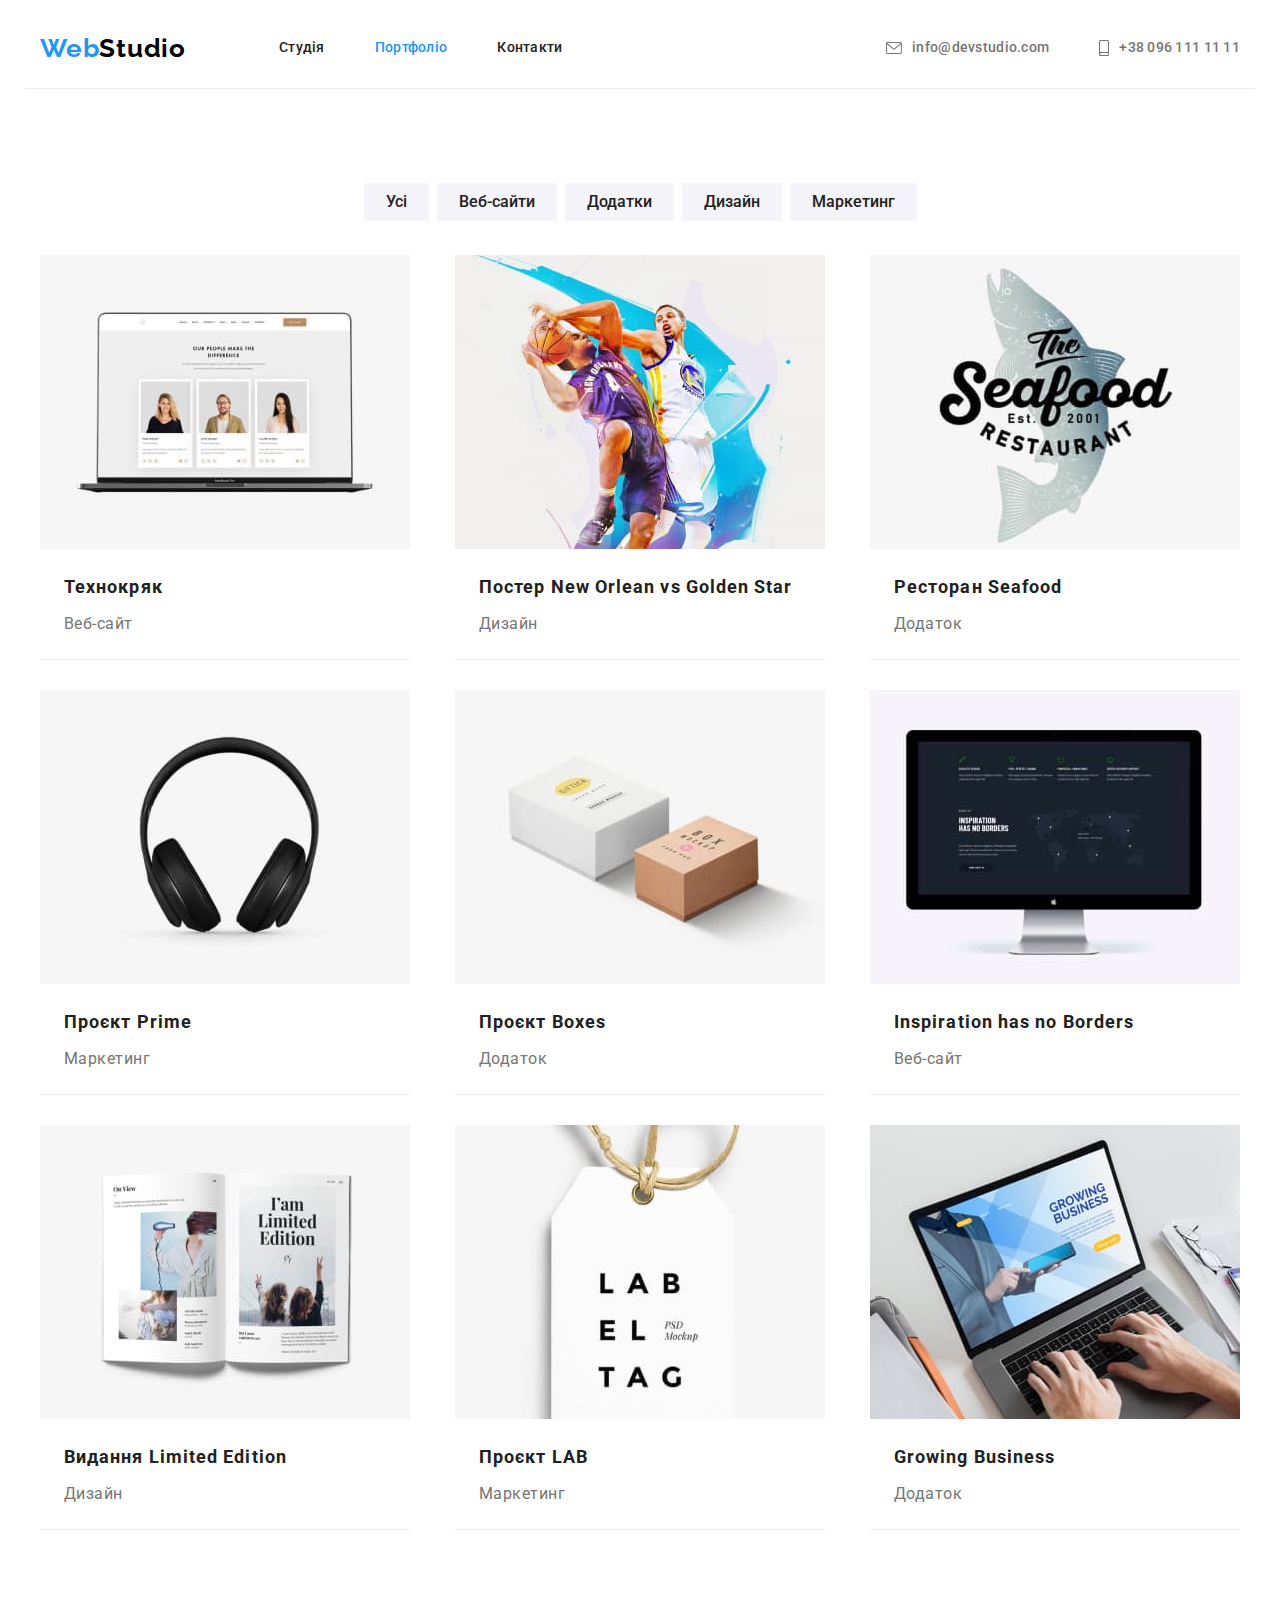
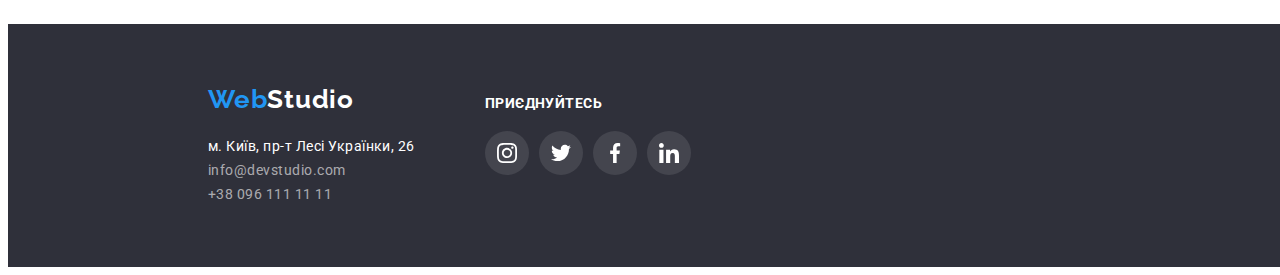
==== portfolio.html @ c9e6741e "клонував реп №4" ====
<!DOCTYPE html>
<html lang="uk">
  <head>
    <meta charset="UTF-8" />
    <meta http-equiv="X-UA-Compatible" content="IE=edge" />
    <meta name="viewport" content="width=device-width, initial-scale=1.0" />
    <title>Портфоліо</title>
    <link rel="preconnect" href="https://fonts.googleapis.com" />
    <link rel="preconnect" href="https://fonts.gstatic.com" crossorigin />
    <link
      href="https://fonts.googleapis.com/css2?family=Raleway:wght@700&family=Roboto:wght@400;500;700;900&display=swap"
      rel="stylesheet"
    />
    <link rel="stylesheet" href="./style/style.css" />
  </head>
  <body>
    <header class="header container">
      <div class="header_nav">
        <nav class="nav">
          <a class="logo link" href="/index.html"
            ><span class="logo_color">Web</span>Studio</a
          >
          <ul class="header_list_link list">
            <li>
              <a class="nav-link link" href="./index.html">Студія</a>
            </li>
            <li>
              <a class="nav-link link current" href="./portfolio.html">Портфоліо</a>
            </li>
            <li><a class="nav-link link" href="">Контакти</a></li>
          </ul>
        </nav>
        <div class="header_contacts">
          <a class="nav-contacts link" href="mailto:info@devstudio.com">
            <svg class="icon_contact" width="16" height="12">
              <use href="./images/symbol-defs.svg#icon_mail"></use>
            </svg>
            info@devstudio.com</a
          >

          <a class="nav-contacts link" href="tel:+380961111111"
            ><svg class="icon_contact" width="10" height="16">
              <use href="./images/symbol-defs.svg#icon_tel"></use>
            </svg>
            +38 096 111 11 11</a
          >
        </div>
      </div>
    </header>
    <main>
      <section class="portfolio">
        <h1 class="visually-hidden">Галерея робіт</h1>
        <div class="container">
          <ul class="filter-list list">
            <li><button class="filter-btn" type="button">Усі</button></li>
            <li><button class="filter-btn" type="button">Веб-сайти</button></li>
            <li><button class="filter-btn" type="button">Додатки</button></li>
            <li><button class="filter-btn" type="button">Дизайн</button></li>
            <li><button class="filter-btn" type="button">Маркетинг</button></li>
          </ul>
          <ul class="gallery-list list">
            <li class="gallery-list-item">
              <a
                class="gallery-link link"
                href=""
                target="_blank"
                rel="noopener nofollow norefferer"
              >
                <img
                  src="./images/gallery-photo-1.jpg"
                  width="370"
                  alt="Веб-сайт Технокряк"
                />
                <h2 class="gallery-title">Технокряк</h2>
                <p class="gallery-text">Веб-сайт</p>
              </a>
            </li>
            <li class="gallery-list-item">
              <a
                class="gallery-link link"
                href=""
                target="_blank"
                rel="noopener nofollow norefferer"
              >
                <img
                  src="./images/gallery-photo-2.jpg"
                  width="370"
                  alt="Дизайн Постер"
                />
                <h2 class="gallery-title" lang="en">
                  Постер New Orlean vs Golden Star
                </h2>
                <p class="gallery-text">Дизайн</p>
              </a>
            </li>
            <li class="gallery-list-item">
              <a
                class="gallery-link link"
                href=""
                target="_blank"
                rel="noopener nofollow norefferer"
              >
                <img
                  src="./images/gallery-photo-3.jpg"
                  width="370"
                  alt="Додаток Ресторан"
                />
                <h2 class="gallery-title" lang="en">Ресторан Seafood</h2>
                <p class="gallery-text">Додаток</p>
              </a>
            </li>
            <li class="gallery-list-item">
              <a
                class="gallery-link link"
                href=""
                target="_blank"
                rel="noopener nofollow norefferer"
              >
                <img
                  src="./images/gallery-photo-4.jpg"
                  width="370"
                  alt="Маркетинг Проєкт"
                />
                <h2 class="gallery-title" lang="en">Проєкт Prime</h2>
                <p class="gallery-text">Маркетинг</p>
              </a>
            </li>
            <li class="gallery-list-item">
              <a
                class="gallery-link link"
                href=""
                target="_blank"
                rel="noopener nofollow norefferer"
              >
                <img
                  src="./images/gallery-photo-5.jpg"
                  width="370"
                  alt="Додаток коробок"
                />
                <h2 class="gallery-title" lang="en">Проєкт Boxes</h2>
                <p class="gallery-text">Додаток</p>
              </a>
            </li>
            <li class="gallery-list-item">
              <a
                class="gallery-link link"
                href=""
                target="_blank"
                rel="noopener nofollow norefferer"
              >
                <img
                  src="./images/gallery-photo-6.jpg"
                  width="370"
                  alt="Веб-сайт"
                />
                <h2 class="gallery-title" lang="en">
                  Inspiration has no Borders
                </h2>
                <p class="gallery-text">Веб-сайт</p>
              </a>
            </li>
            <li class="gallery-list-item">
              <a
                class="gallery-link link"
                href=""
                target="_blank"
                rel="noopener nofollow norefferer"
              >
                <img
                  src="./images/gallery-photo-7.jpg"
                  width="370"
                  alt="Дизайн Видання"
                />
                <h2 class="gallery-title" lang="en">Видання Limited Edition</h2>
                <p class="gallery-text">Дизайн</p>
              </a>
            </li>
            <li class="gallery-list-item">
              <a
                class="gallery-link link"
                href=""
                target="_blank"
                rel="noopener nofollow norefferer"
              >
                <img
                  src="./images/gallery-photo-8.jpg"
                  width="370"
                  alt="Маркетинг Проєкт лаб"
                />
                <h2 class="gallery-title" lang="en">Проєкт LAB</h2>
                <p class="gallery-text">Маркетинг</p>
              </a>
            </li>
            <li class="gallery-list-item">
              <a
                class="gallery-link link"
                href=""
                target="_blank"
                rel="noopener nofollow norefferer"
              >
                <img
                  src="./images/gallery-photo-9.jpg"
                  width="370"
                  alt="Додаток"
                />
                <h2 class="gallery-title" lang="en">Growing Business</h2>
                <p class="gallery-text">Додаток</p>
              </a>
            </li>
          </ul>
        </div>
      </section>
    </main>
    <footer class="footer">
      <div class="container footer_container">
        <div>
          <a class="logo link logo_footer" href="/index.html"
            ><span class="logo_color">Web</span>Studio</a
          >
          <address class="footer-address">
            <a
              class="footer-link link"
              href="https://goo.gl/maps/j4G2z85VACKS4YgW9"
              target="_blank"
              rel="nofollow
          norefferer noopener"
              >м. Київ, пр-т Лесі Українки, 26</a
            ><br />
            <a class="link footer-contacts" href="mailto:info@devstudio.com"
              >info@devstudio.com</a
            ><br />
            <a class="link footer-contacts" href="tel:+380961111111"
              >+38 096 111 11 11</a
            >
          </address>
        </div>
        <div class="footer_social_container">
          <h3 class="footer_social_title">Приєднуйтесь</h3>
                        <ul class="team_social_list list">
                <li class="team_social_item">
                  <a
                    class="team_social_link footer_social link"
                    href="https://www.instagram.com/"
                    target="_blank"
                    rel="no-referrer noopener nofollow"
                  >
                    <svg class="team_social_icon" width="20" height="20">
                      <use href="./images/symbol-defs.svg#icon_instagram"></use>
                    </svg>
                  </a>
                </li>
                <li class="team_social_item">
                  <a
                    class="team_social_link footer_social link"
                    href="https://twitter.com/home"
                    target="_blank"
                    rel="no-referrer noopener nofollow"
                  >
                    <svg class="team_social_icon" width="20" height="20">
                      <use href="./images/symbol-defs.svg#icon_twitter"></use>
                    </svg>
                  </a>
                </li>
                <li class="team_social_item">
                  <a
                    class="team_social_link footer_social link"
                    href="https://www.facebook.com/"
                    target="_blank"
                    rel="no-referrer noopener nofollow"
                  >
                    <svg class="team_social_icon" width="20" height="20">
                      <use href="./images/symbol-defs.svg#icon_facebook"></use>
                    </svg>
                  </a>
                </li>
                <li class="team_social_item">
                  <a
                    class="team_social_link footer_social link"
                    href="https://www.linkedin.com/"
                    target="_blank"
                    rel="no-referrer noopener nofollow"
                  >
                    <svg class="team_social_icon" width="20" height="20">
                      <use href="./images/symbol-defs.svg#icon_linkedin"></use>
                    </svg>
                  </a>
                </li>
              </ul>
            </li>
          </ul>
        </div>
      </div>
    </footer>
  </body>
</html>
---- style/style.css ----
:root {
  --primary-color: #212121;
  --secondary-color: #ffffff;
  --text-color: #757575;
  --accent-color: #2196f3;
  --typical-padding: 94px;
}
p,
h1,
h2,
h3,
h4,
h5,
h6 {
  margin: 0;
}

ul,
ol {
  margin: 0;
  padding-left: 0;
  list-style: none;
}
img {
  display: block;
}

button {
  cursor: pointer;
}
/* section {
  width: 1600px;
} */
.link {
  text-decoration: none;
}
.link.current {
  color: var(--accent-color);
}
.list {
  list-style: none;
}
.visually-hidden {
  position: absolute;
  width: 1px;
  height: 1px;
  margin: -1px;
  border: 0;
  padding: 0;

  white-space: nowrap;
  clip-path: inset(100%);
  clip: rect(0 0 0 0);
  overflow: hidden;
}
.section {
  padding-top: var(--typical-padding);
  padding-bottom: var(--typical-padding);
}
.container {
  width: 1200px;
  padding: 0px 15px;
  margin: 0 auto;
}
body {
  font-family: "Roboto", sans-serif;
  letter-spacing: 0.03em;

  background: var(--secondary-color);
}
.header {
  border-bottom: 1px solid #ececec;
}
.header_nav {
  display: flex;
  align-items: center;
}
.nav {
  display: flex;
  align-items: center;
}
.logo {
  font-family: "Raleway", sans-serif;
  font-style: normal;
  font-weight: 700;
  font-size: 26px;
  line-height: 1.19;
  letter-spacing: 0.03em;

  color: #000000;
}
.logo:hover,
.logo:focus {
  color: var(--accent-color);
}
.logo_color {
  color: var(--accent-color);
}
/* .footer-logo-color {
  color: var(--secondary-color);
} */
.header_list_link {
  display: flex;
  margin-left: 93px;
  gap: 50px;
}
.nav-link {
  display: block;
  padding: 32px 0px;

  font-style: normal;
  font-weight: 500;
  font-size: 14px;
  line-height: 1.14;
  letter-spacing: 0.02em;

  color: var(--primary-color);
}
.nav-link:hover,
.nav-link:focus {
  color: var(--accent-color);
}
.header_contacts {
  display: flex;
  margin-left: auto;
  gap: 50px;
}
.nav-contacts {
  display: flex;
  align-items: center;
  justify-content: center;

  font-style: normal;
  font-weight: 500;
  font-size: 14px;
  line-height: 1.14;
  letter-spacing: 0.02em;

  fill: currentColor;
  color: var(--text-color);
}
.nav-contacts:hover,
.nav-contacts:focus {
  color: var(--accent-color);
}
.icon_contact {
  margin-right: 10px;
}
.hero {
  padding-top: 200px;
  padding-bottom: 200px;
  margin: 0 auto;
  width: 1600px;

  background-color: #c4c4c4;
  background-image: linear-gradient(
      rgba(47, 48, 58, 0.4),
      rgba(47, 48, 58, 0.4)
    ),
    url(/images/hero_img.jpg);
  background-repeat: no-repeat;
  background-size: cover;
}
.hero_title {
  margin-bottom: 30px;

  font-style: normal;
  font-weight: 900;
  font-size: 44px;
  line-height: 1.36;
  text-align: center;
  letter-spacing: 0.06em;
  text-transform: uppercase;

  color: var(--secondary-color);
}
.hero-btn {
  padding: 10px 32px;
  margin: 0px auto;

  font-style: normal;
  font-weight: 700;
  font-size: 16px;
  line-height: 1.88;
  display: flex;
  align-items: center;
  text-align: center;
  letter-spacing: 0.06em;

  color: var(--secondary-color);
  background: var(--accent-color);
  box-shadow: 0px 4px 4px rgba(0, 0, 0, 0.15);
  border-radius: 4px;
  border: none;
}
.features_list {
  display: flex;
  gap: 30px;
}
.icon_container {
  display: flex;
  align-items: center;
  justify-content: center;

  width: 100%;
  height: 120px;
  margin-bottom: 30px;

  background: #f5f4fa;
  border-radius: 4px;
}
.features-title {
  margin-bottom: 10px;

  font-style: normal;
  font-weight: 700;
  font-size: 14px;
  line-height: 1.14;
  text-transform: uppercase;

  color: var(--primary-color);
}
.features-text {
  font-style: normal;
  font-weight: 400;
  font-size: 14px;
  line-height: 1.71;

  color: var(--text-color);
}
.about {
  padding-bottom: var(--typical-padding);
}
.about-title {
  margin-bottom: 50px;

  font-style: normal;
  font-weight: 700;
  font-size: 36px;
  line-height: 1.17;
  text-align: center;

  color: var(--primary-color);
}
.about-list {
  display: flex;
  gap: 30px;
}
.team {
  background: #f5f4fa;
}
.team-title {
  margin-bottom: 50px;

  font-style: normal;
  font-weight: 700;
  font-size: 36px;
  line-height: 1.17;
  text-align: center;

  color: var(--primary-color);
}
.team-list {
  display: flex;
  gap: 30px;
}
.team_list_item {
  padding-bottom: 30px;

  background: var(--secondary-color);
  box-shadow: 0px 1px 3px rgba(0, 0, 0, 0.12), 0px 1px 1px rgba(0, 0, 0, 0.14),
    0px 2px 1px rgba(0, 0, 0, 0.2);
  border-radius: 0px 0px 4px 4px;
}
.card-title {
  margin-top: 30px;
  margin-bottom: 10px;

  font-style: normal;
  font-weight: 500;
  font-size: 16px;
  line-height: 1.19;
  text-align: center;

  color: var(--primary-color);
}
.card-text {
  margin-bottom: 30px;

  font-style: normal;
  font-weight: 400;
  font-size: 16px;
  line-height: 1.19;
  text-align: center;

  color: var(--text-color);
}
.team_social_list {
  display: flex;
  align-items: center;
  justify-content: center;
  gap: 10px;

  fill: var(--text-color);
}
.team_social_link {
  display: flex;
  width: 44px;
  height: 44px;
  align-items: center;
  justify-content: center;

  border-radius: 50%;
  background: var(--secondary-color);
  color: var(--text-color);
  fill: currentColor;
  cursor: pointer;
}
.team_social_link:hover,
.team_social_link:focus {
  background-color: var(--accent-color);
  color: var(--secondary-color);
}
.clients_title {
  margin-bottom: 50px;

  font-family: "Roboto";
  font-style: normal;
  font-weight: 700;
  font-size: 36px;
  line-height: 42px;
  text-align: center;
  letter-spacing: 0.03em;

  color: var(--primary-color);
}
.clients_list {
  display: flex;
  align-items: center;
  justify-content: center;
  gap: 30px;
}
.clients_container {
  display: flex;
  align-items: center;
  justify-content: center;

  width: 170px;
  height: 92px;

  border: 1px solid #afb1b8;
  border-radius: 4px;
}
.clients_link {
  display: flex;
  align-items: center;
  justify-content: center;
  padding: 16px 32px;

  width: 106px;
  height: 60px;

  color: var(--text-color);
  fill: currentColor;
}
.clients_link:hover,
.clients_link:focus {
  color: var(--accent-color);
  fill: currentColor;
}
.clients_container:hover,
.clients_container:focus {
  border-color: var(--accent-color);
  fill: var(--accent-color);
}
.footer {
  padding-top: 60px;
  padding-bottom: 60px;
  width: 1600px;
  margin: 0 auto;
  background: #2f303a;
}
.footer_container {
  display: flex;
  align-items: baseline;
}
.logo_footer {
  display: inline-block;
  margin-bottom: 20px;

  color: var(--secondary-color);
}
.footer-link {
  margin-bottom: 9px;

  font-style: normal;
  font-weight: 400;
  font-size: 14px;
  line-height: 1.71;

  color: var(--secondary-color);
}
.footer-link:hover,
.footer-link:focus {
  color: var(--accent-color);
}
.footer-contacts {
  font-style: normal;
  font-weight: 400;
  font-size: 14px;
  line-height: 1.71;

  color: rgba(255, 255, 255, 0.6);
}
.footer-contacts:hover,
.footer-contacts:focus {
  color: var(--accent-color);
}
.footer_social_container {
  margin-left: 70px;
}
.footer_social_title {
  margin-bottom: 20px;
  font-family: "Roboto";
  font-style: normal;
  font-weight: 700;
  font-size: 14px;
  line-height: 16px;
  letter-spacing: 0.03em;
  text-transform: uppercase;

  color: var(--secondary-color);
}
.footer_social {
  background: rgba(255, 255, 255, 0.1);
  color: var(--secondary-color);
  fill: currentColor;
}
/* ---------Портфоліо---------------------- */
.portfolio {
  padding-top: var(--typical-padding);
  padding-bottom: var(--typical-padding);
}
.filter-list {
  margin-bottom: 34px;

  display: flex;
  gap: 8px;
  justify-content: center;
}
.filter-btn {
  padding: 6px 22px;
  font-family: "Roboto", sans-serif;
  font-style: normal;
  font-weight: 500;
  font-size: 16px;
  line-height: 1.62;
  text-align: center;

  color: var(--primary-color);
  background: #f5f4fa;
  border: none;
}
.filter-btn:hover,
.filter-btn:focus {
  color: var(--secondary-color);
  background-color: var(--accent-color);
  box-shadow: 0px 3px 1px rgba(0, 0, 0, 0.1), 0px 1px 2px rgba(0, 0, 0, 0.08),
    0px 2px 2px rgba(0, 0, 0, 0.12);
  border-radius: 4px;
}
.gallery-list {
  display: flex;
  flex-wrap: wrap;
  justify-content: space-between;
  flex-basis: calc((100% - 30px) / 3);
}
.gallery-link {
  display: inline-block;
  padding-bottom: 20px;
}
.gallery-link:hover,
.gallery-link:focus {
  box-shadow: 0px 1px 1px rgba(0, 0, 0, 0.12), 0px 4px 4px rgba(0, 0, 0, 0.06),
    1px 4px 6px rgba(0, 0, 0, 0.16);
}
.gallery-list-item {
  margin-bottom: 30px;
  background: var(--secondary-color);
  border-bottom: 1px solid #eeeeee;
}
.gallery-list-item:nth-last-child(-n + 3) {
  margin-bottom: 0px;
}
.gallery-title {
  margin: 20px 24px 4px;
  margin-bottom: 4px;

  font-style: normal;
  font-weight: 700;
  font-size: 18px;
  line-height: 2;
  letter-spacing: 0.06em;

  color: var(--primary-color);
}
.gallery-text {
  margin: 0px 24px;

  font-style: normal;
  font-weight: 400;
  font-size: 16px;
  line-height: 1.88;

  color: var(--text-color);
}
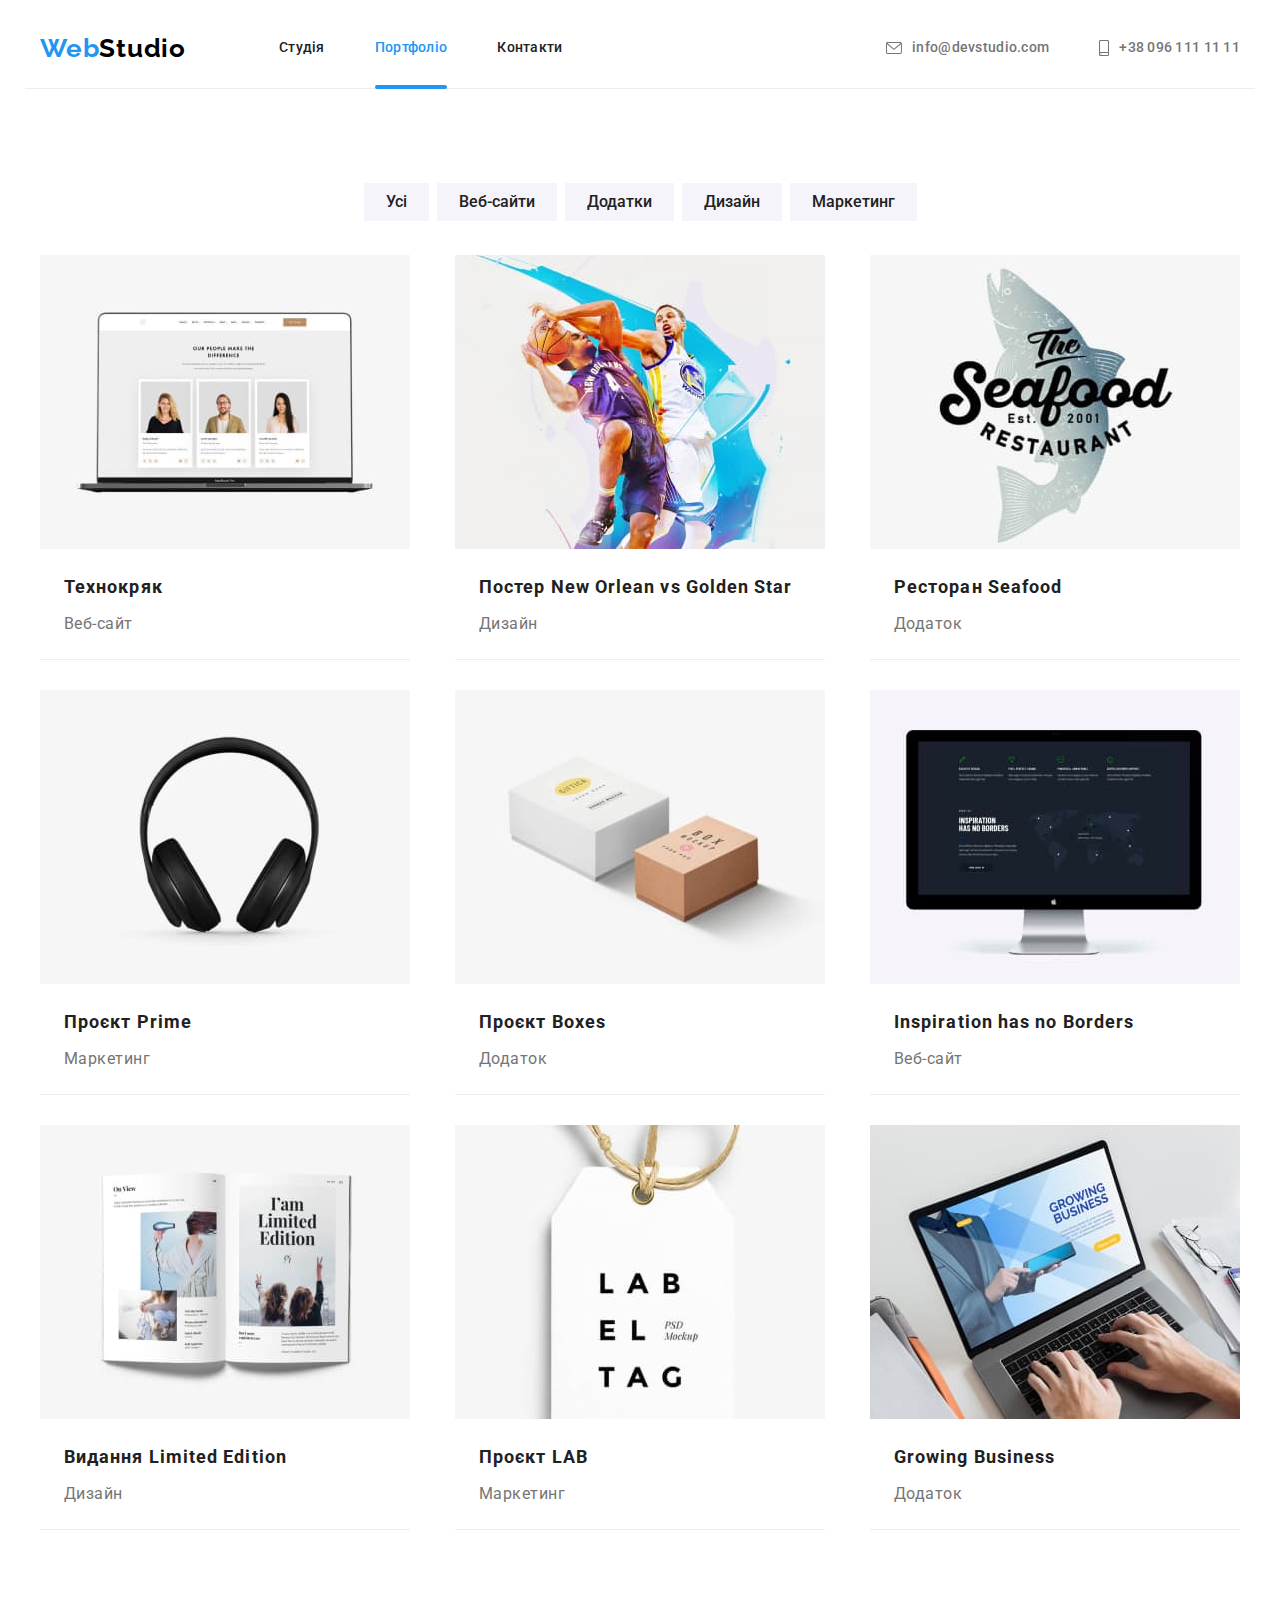
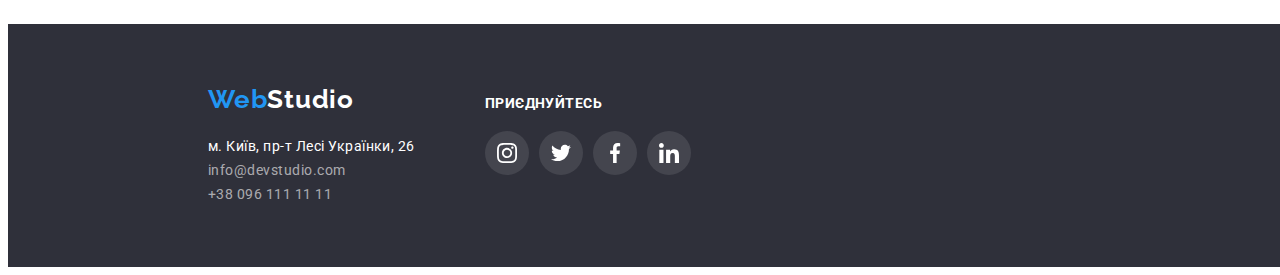
==== commit a56dcef0: "оверлей портфоліо" ====
--- a/portfolio.html
+++ b/portfolio.html
@@ -25,7 +25,9 @@
               <a class="nav-link link" href="./index.html">Студія</a>
             </li>
             <li>
-              <a class="nav-link link current" href="./portfolio.html">Портфоліо</a>
+              <a class="nav-link link current" href="./portfolio.html"
+                >Портфоліо</a
+              >
             </li>
             <li><a class="nav-link link" href="">Контакти</a></li>
           </ul>
@@ -66,11 +68,18 @@
                 target="_blank"
                 rel="noopener nofollow norefferer"
               >
-                <img
-                  src="./images/gallery-photo-1.jpg"
-                  width="370"
-                  alt="Веб-сайт Технокряк"
-                />
+                <div class="overlay">
+                  <img
+                    src="./images/gallery-photo-1.jpg"
+                    width="370"
+                    alt="Веб-сайт Технокряк"
+                  />
+                  <p class="overlay-text">
+                    Ресурс пропонує комплексні пропозиції з різним рівнем
+                    функціоналу та сервісів. Все це дозволить відвідувачу
+                    отримати вичерпні відомості про компанію чи приватну особу.
+                  </p>
+                </div>
                 <h2 class="gallery-title">Технокряк</h2>
                 <p class="gallery-text">Веб-сайт</p>
               </a>
@@ -82,11 +91,18 @@
                 target="_blank"
                 rel="noopener nofollow norefferer"
               >
-                <img
-                  src="./images/gallery-photo-2.jpg"
-                  width="370"
-                  alt="Дизайн Постер"
-                />
+                <div class="overlay">
+                  <img
+                    src="./images/gallery-photo-2.jpg"
+                    width="370"
+                    alt="Дизайн Постер"
+                  />
+                  <p class="overlay-text">
+                    Ресурс пропонує комплексні пропозиції з різним рівнем
+                    функціоналу та сервісів. Все це дозволить відвідувачу
+                    отримати вичерпні відомості про компанію чи приватну особу.
+                  </p>
+                </div>
                 <h2 class="gallery-title" lang="en">
                   Постер New Orlean vs Golden Star
                 </h2>
@@ -100,11 +116,18 @@
                 target="_blank"
                 rel="noopener nofollow norefferer"
               >
-                <img
-                  src="./images/gallery-photo-3.jpg"
-                  width="370"
-                  alt="Додаток Ресторан"
-                />
+                <div class="overlay">
+                  <img
+                    src="./images/gallery-photo-3.jpg"
+                    width="370"
+                    alt="Додаток Ресторан"
+                  />
+                  <p class="overlay-text">
+                    Ресурс пропонує комплексні пропозиції з різним рівнем
+                    функціоналу та сервісів. Все це дозволить відвідувачу
+                    отримати вичерпні відомості про компанію чи приватну особу.
+                  </p>
+                </div>
                 <h2 class="gallery-title" lang="en">Ресторан Seafood</h2>
                 <p class="gallery-text">Додаток</p>
               </a>
@@ -116,11 +139,18 @@
                 target="_blank"
                 rel="noopener nofollow norefferer"
               >
-                <img
-                  src="./images/gallery-photo-4.jpg"
-                  width="370"
-                  alt="Маркетинг Проєкт"
-                />
+                <div class="overlay">
+                  <img
+                    src="./images/gallery-photo-4.jpg"
+                    width="370"
+                    alt="Маркетинг Проєкт"
+                  />
+                  <p class="overlay-text">
+                    Ресурс пропонує комплексні пропозиції з різним рівнем
+                    функціоналу та сервісів. Все це дозволить відвідувачу
+                    отримати вичерпні відомості про компанію чи приватну особу.
+                  </p>
+                </div>
                 <h2 class="gallery-title" lang="en">Проєкт Prime</h2>
                 <p class="gallery-text">Маркетинг</p>
               </a>
@@ -132,11 +162,18 @@
                 target="_blank"
                 rel="noopener nofollow norefferer"
               >
-                <img
-                  src="./images/gallery-photo-5.jpg"
-                  width="370"
-                  alt="Додаток коробок"
-                />
+                <div class="overlay">
+                  <img
+                    src="./images/gallery-photo-5.jpg"
+                    width="370"
+                    alt="Додаток коробок"
+                  />
+                  <p class="overlay-text">
+                    Ресурс пропонує комплексні пропозиції з різним рівнем
+                    функціоналу та сервісів. Все це дозволить відвідувачу
+                    отримати вичерпні відомості про компанію чи приватну особу.
+                  </p>
+                </div>
                 <h2 class="gallery-title" lang="en">Проєкт Boxes</h2>
                 <p class="gallery-text">Додаток</p>
               </a>
@@ -148,11 +185,18 @@
                 target="_blank"
                 rel="noopener nofollow norefferer"
               >
-                <img
-                  src="./images/gallery-photo-6.jpg"
-                  width="370"
-                  alt="Веб-сайт"
-                />
+                <div class="overlay">
+                  <img
+                    src="./images/gallery-photo-6.jpg"
+                    width="370"
+                    alt="Веб-сайт"
+                  />
+                  <p class="overlay-text">
+                    Ресурс пропонує комплексні пропозиції з різним рівнем
+                    функціоналу та сервісів. Все це дозволить відвідувачу
+                    отримати вичерпні відомості про компанію чи приватну особу.
+                  </p>
+                </div>
                 <h2 class="gallery-title" lang="en">
                   Inspiration has no Borders
                 </h2>
@@ -166,11 +210,18 @@
                 target="_blank"
                 rel="noopener nofollow norefferer"
               >
-                <img
-                  src="./images/gallery-photo-7.jpg"
-                  width="370"
-                  alt="Дизайн Видання"
-                />
+                <div class="overlay">
+                  <img
+                    src="./images/gallery-photo-7.jpg"
+                    width="370"
+                    alt="Дизайн Видання"
+                  />
+                  <p class="overlay-text">
+                    Ресурс пропонує комплексні пропозиції з різним рівнем
+                    функціоналу та сервісів. Все це дозволить відвідувачу
+                    отримати вичерпні відомості про компанію чи приватну особу.
+                  </p>
+                </div>
                 <h2 class="gallery-title" lang="en">Видання Limited Edition</h2>
                 <p class="gallery-text">Дизайн</p>
               </a>
@@ -182,11 +233,18 @@
                 target="_blank"
                 rel="noopener nofollow norefferer"
               >
-                <img
-                  src="./images/gallery-photo-8.jpg"
-                  width="370"
-                  alt="Маркетинг Проєкт лаб"
-                />
+                <div class="overlay">
+                  <img
+                    src="./images/gallery-photo-8.jpg"
+                    width="370"
+                    alt="Маркетинг Проєкт лаб"
+                  />
+                  <p class="overlay-text">
+                    Ресурс пропонує комплексні пропозиції з різним рівнем
+                    функціоналу та сервісів. Все це дозволить відвідувачу
+                    отримати вичерпні відомості про компанію чи приватну особу.
+                  </p>
+                </div>
                 <h2 class="gallery-title" lang="en">Проєкт LAB</h2>
                 <p class="gallery-text">Маркетинг</p>
               </a>
@@ -198,11 +256,18 @@
                 target="_blank"
                 rel="noopener nofollow norefferer"
               >
-                <img
-                  src="./images/gallery-photo-9.jpg"
-                  width="370"
-                  alt="Додаток"
-                />
+                <div class="overlay">
+                  <img
+                    src="./images/gallery-photo-9.jpg"
+                    width="370"
+                    alt="Додаток"
+                  />
+                  <p class="overlay-text">
+                    Ресурс пропонує комплексні пропозиції з різним рівнем
+                    функціоналу та сервісів. Все це дозволить відвідувачу
+                    отримати вичерпні відомості про компанію чи приватну особу.
+                  </p>
+                </div>
                 <h2 class="gallery-title" lang="en">Growing Business</h2>
                 <p class="gallery-text">Додаток</p>
               </a>
@@ -236,56 +301,54 @@
         </div>
         <div class="footer_social_container">
           <h3 class="footer_social_title">Приєднуйтесь</h3>
-                        <ul class="team_social_list list">
-                <li class="team_social_item">
-                  <a
-                    class="team_social_link footer_social link"
-                    href="https://www.instagram.com/"
-                    target="_blank"
-                    rel="no-referrer noopener nofollow"
-                  >
-                    <svg class="team_social_icon" width="20" height="20">
-                      <use href="./images/symbol-defs.svg#icon_instagram"></use>
-                    </svg>
-                  </a>
-                </li>
-                <li class="team_social_item">
-                  <a
-                    class="team_social_link footer_social link"
-                    href="https://twitter.com/home"
-                    target="_blank"
-                    rel="no-referrer noopener nofollow"
-                  >
-                    <svg class="team_social_icon" width="20" height="20">
-                      <use href="./images/symbol-defs.svg#icon_twitter"></use>
-                    </svg>
-                  </a>
-                </li>
-                <li class="team_social_item">
-                  <a
-                    class="team_social_link footer_social link"
-                    href="https://www.facebook.com/"
-                    target="_blank"
-                    rel="no-referrer noopener nofollow"
-                  >
-                    <svg class="team_social_icon" width="20" height="20">
-                      <use href="./images/symbol-defs.svg#icon_facebook"></use>
-                    </svg>
-                  </a>
-                </li>
-                <li class="team_social_item">
-                  <a
-                    class="team_social_link footer_social link"
-                    href="https://www.linkedin.com/"
-                    target="_blank"
-                    rel="no-referrer noopener nofollow"
-                  >
-                    <svg class="team_social_icon" width="20" height="20">
-                      <use href="./images/symbol-defs.svg#icon_linkedin"></use>
-                    </svg>
-                  </a>
-                </li>
-              </ul>
+          <ul class="team_social_list list">
+            <li class="team_social_item">
+              <a
+                class="team_social_link footer_social link"
+                href="https://www.instagram.com/"
+                target="_blank"
+                rel="no-referrer noopener nofollow"
+              >
+                <svg class="team_social_icon" width="20" height="20">
+                  <use href="./images/symbol-defs.svg#icon_instagram"></use>
+                </svg>
+              </a>
+            </li>
+            <li class="team_social_item">
+              <a
+                class="team_social_link footer_social link"
+                href="https://twitter.com/home"
+                target="_blank"
+                rel="no-referrer noopener nofollow"
+              >
+                <svg class="team_social_icon" width="20" height="20">
+                  <use href="./images/symbol-defs.svg#icon_twitter"></use>
+                </svg>
+              </a>
+            </li>
+            <li class="team_social_item">
+              <a
+                class="team_social_link footer_social link"
+                href="https://www.facebook.com/"
+                target="_blank"
+                rel="no-referrer noopener nofollow"
+              >
+                <svg class="team_social_icon" width="20" height="20">
+                  <use href="./images/symbol-defs.svg#icon_facebook"></use>
+                </svg>
+              </a>
+            </li>
+            <li class="team_social_item">
+              <a
+                class="team_social_link footer_social link"
+                href="https://www.linkedin.com/"
+                target="_blank"
+                rel="no-referrer noopener nofollow"
+              >
+                <svg class="team_social_icon" width="20" height="20">
+                  <use href="./images/symbol-defs.svg#icon_linkedin"></use>
+                </svg>
+              </a>
             </li>
           </ul>
         </div>
--- a/style/style.css
+++ b/style/style.css
@@ -4,6 +4,7 @@
   --text-color: #757575;
   --accent-color: #2196f3;
   --typical-padding: 94px;
+  --time-distribution-function: cubic-bezier(0.4, 0, 0.2, 1);
 }
 p,
 h1,
@@ -88,6 +89,7 @@
   letter-spacing: 0.03em;
 
   color: #000000;
+  transition: color 250ms var(--time-distribution-function);
 }
 .logo:hover,
 .logo:focus {
@@ -104,7 +106,18 @@
   margin-left: 93px;
   gap: 50px;
 }
+.current::after {
+  content: "";
+  position: absolute;
+  bottom: -1px;
+  left: 0;
+  width: 100%;
+  height: 4px;
+  background: var(--accent-color);
+  border-radius: 2px;
+}
 .nav-link {
+  position: relative;
   display: block;
   padding: 32px 0px;
 
@@ -115,6 +128,7 @@
   letter-spacing: 0.02em;
 
   color: var(--primary-color);
+  transition: color 250ms var(--time-distribution-function);
 }
 .nav-link:hover,
 .nav-link:focus {
@@ -138,6 +152,7 @@
 
   fill: currentColor;
   color: var(--text-color);
+  transition: color 250ms var(--time-distribution-function);
 }
 .nav-contacts:hover,
 .nav-contacts:focus {
@@ -311,10 +326,13 @@
   justify-content: center;
 
   border-radius: 50%;
-  background: var(--secondary-color);
+  background-color: var(--secondary-color);
   color: var(--text-color);
   fill: currentColor;
   cursor: pointer;
+
+  transition: color 250ms var(--time-distribution-function),
+    background-color 250ms var(--time-distribution-function);
 }
 .team_social_link:hover,
 .team_social_link:focus {
@@ -350,6 +368,7 @@
 
   border: 1px solid #afb1b8;
   border-radius: 4px;
+  transition: border 250ms var(--time-distribution-function);
 }
 .clients_link {
   display: flex;
@@ -362,6 +381,7 @@
 
   color: var(--text-color);
   fill: currentColor;
+  transition: color 250ms var(--time-distribution-function);
 }
 .clients_link:hover,
 .clients_link:focus {
@@ -399,6 +419,7 @@
   line-height: 1.71;
 
   color: var(--secondary-color);
+  transition: color 250ms var(--time-distribution-function);
 }
 .footer-link:hover,
 .footer-link:focus {
@@ -411,6 +432,7 @@
   line-height: 1.71;
 
   color: rgba(255, 255, 255, 0.6);
+  transition: color 250ms var(--time-distribution-function);
 }
 .footer-contacts:hover,
 .footer-contacts:focus {
@@ -458,8 +480,12 @@
   text-align: center;
 
   color: var(--primary-color);
-  background: #f5f4fa;
+  background-color: #f5f4fa;
   border: none;
+
+  transition: color 250ms var(--time-distribution-function),
+    background-color 250ms var(--time-distribution-function),
+    box-shadow 250ms var(--time-distribution-function);
 }
 .filter-btn:hover,
 .filter-btn:focus {
@@ -475,12 +501,35 @@
   justify-content: space-between;
   flex-basis: calc((100% - 30px) / 3);
 }
+.overlay-text {
+  position: absolute;
+  top: 0;
+  left: 0;
+  font-size: 18px;
+  line-height: 1.56;
+  color: var(--secondary-color);
+  background-color: rgba(33, 150, 243, 0.9);
+  padding: 63px 24px;
+  height: 100%;
+  transform: translateY(100%);
+  overflow: auto;
+  transition: transform 250ms var(--time-distribution-function);
+}
+.overlay {
+  position: relative;
+  overflow: hidden;
+}
 .gallery-link {
   display: inline-block;
   padding-bottom: 20px;
-}
-.gallery-link:hover,
-.gallery-link:focus {
+  transition: box-shadow 250ms var(--time-distribution-function);
+}
+.gallery-link:hover .overlay-text,
+.gallery-link:focus .overlay-text {
+  transform: translateY(0);
+}
+.gallery-link:focus,
+.gallery-link:hover {
   box-shadow: 0px 1px 1px rgba(0, 0, 0, 0.12), 0px 4px 4px rgba(0, 0, 0, 0.06),
     1px 4px 6px rgba(0, 0, 0, 0.16);
 }
